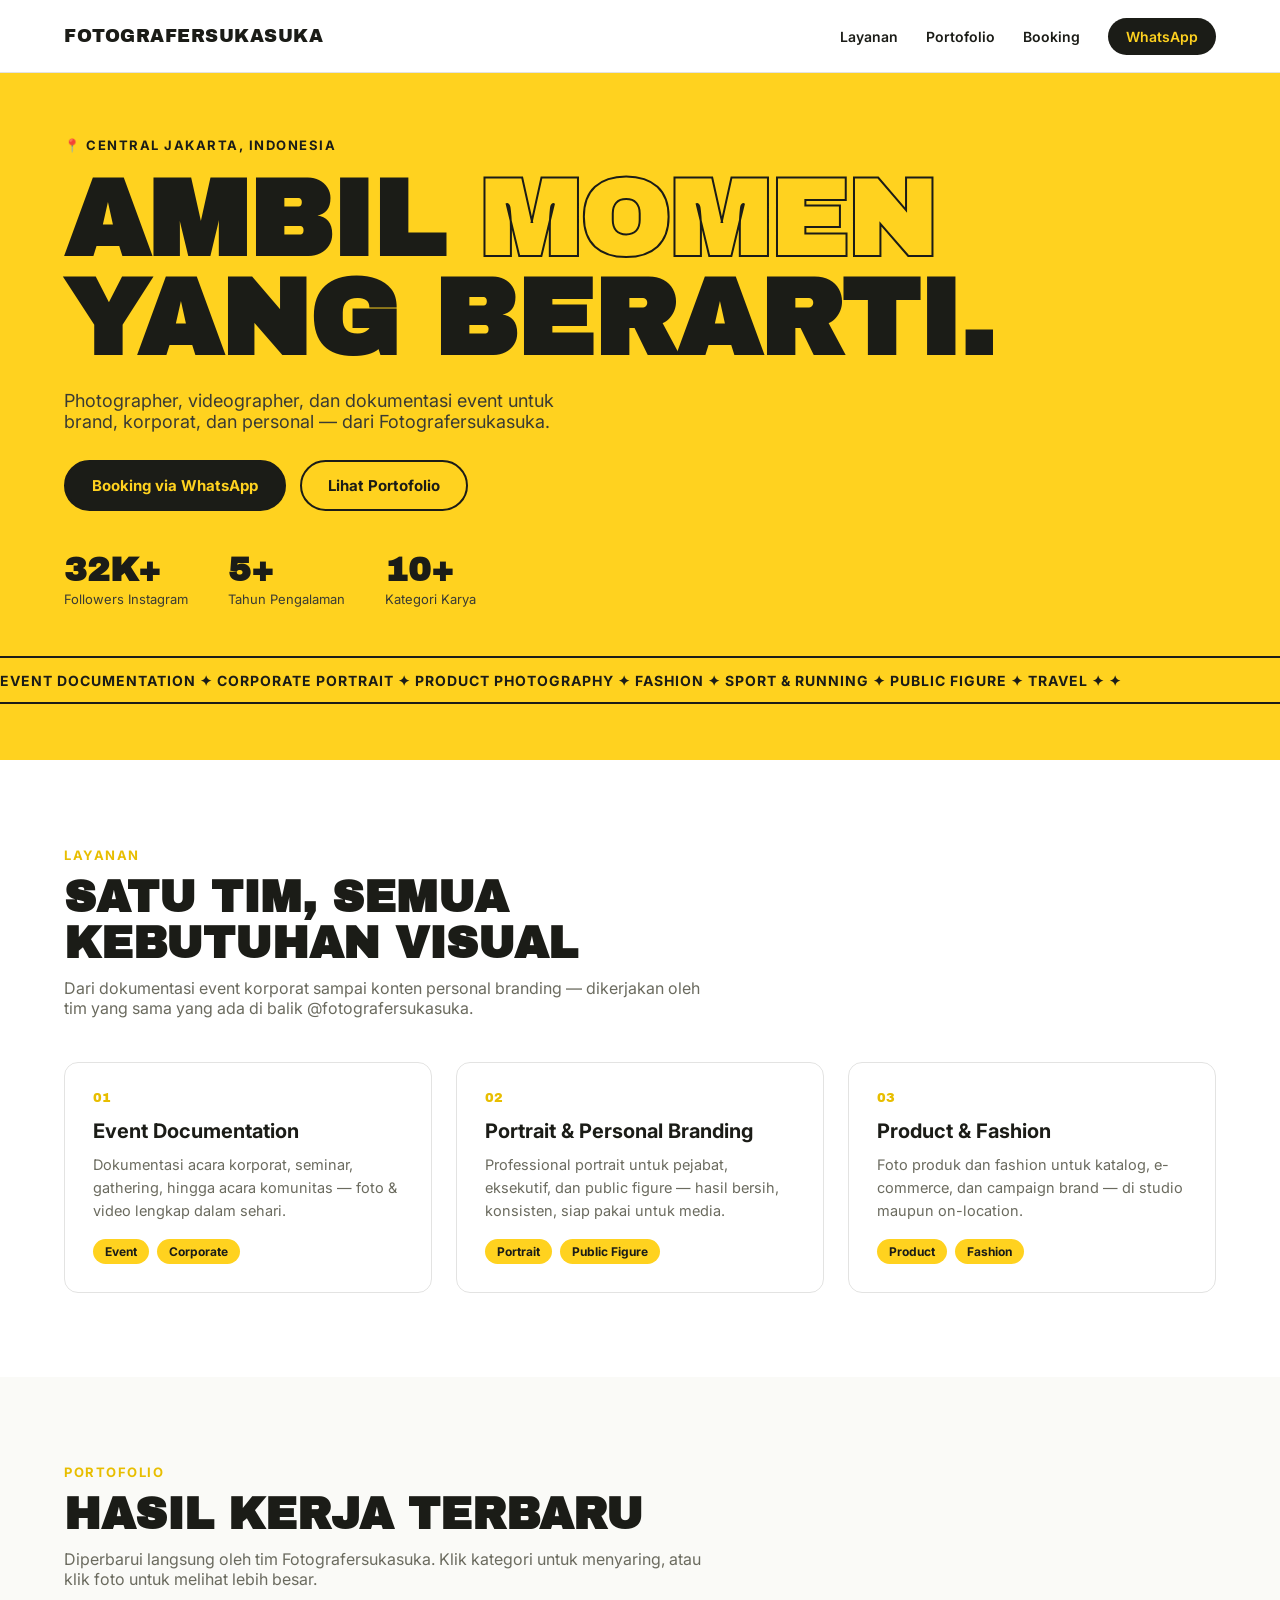
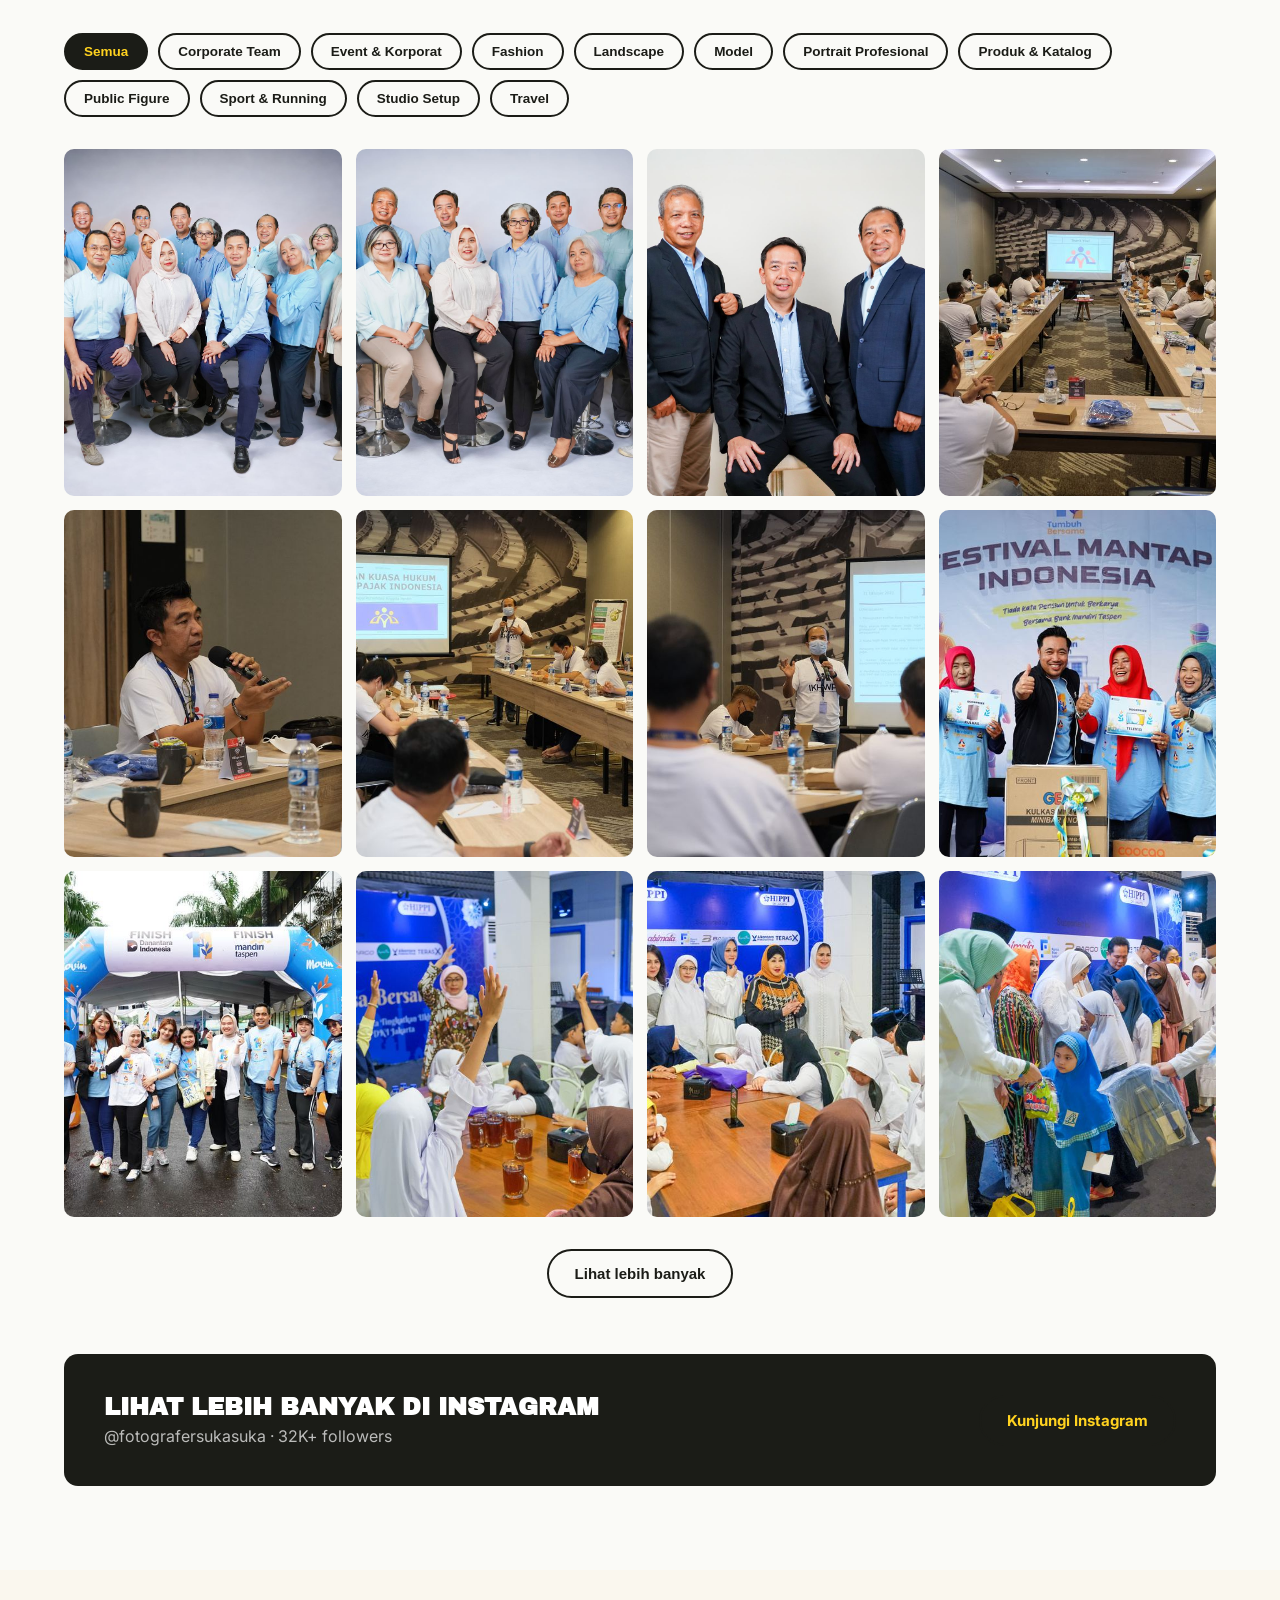
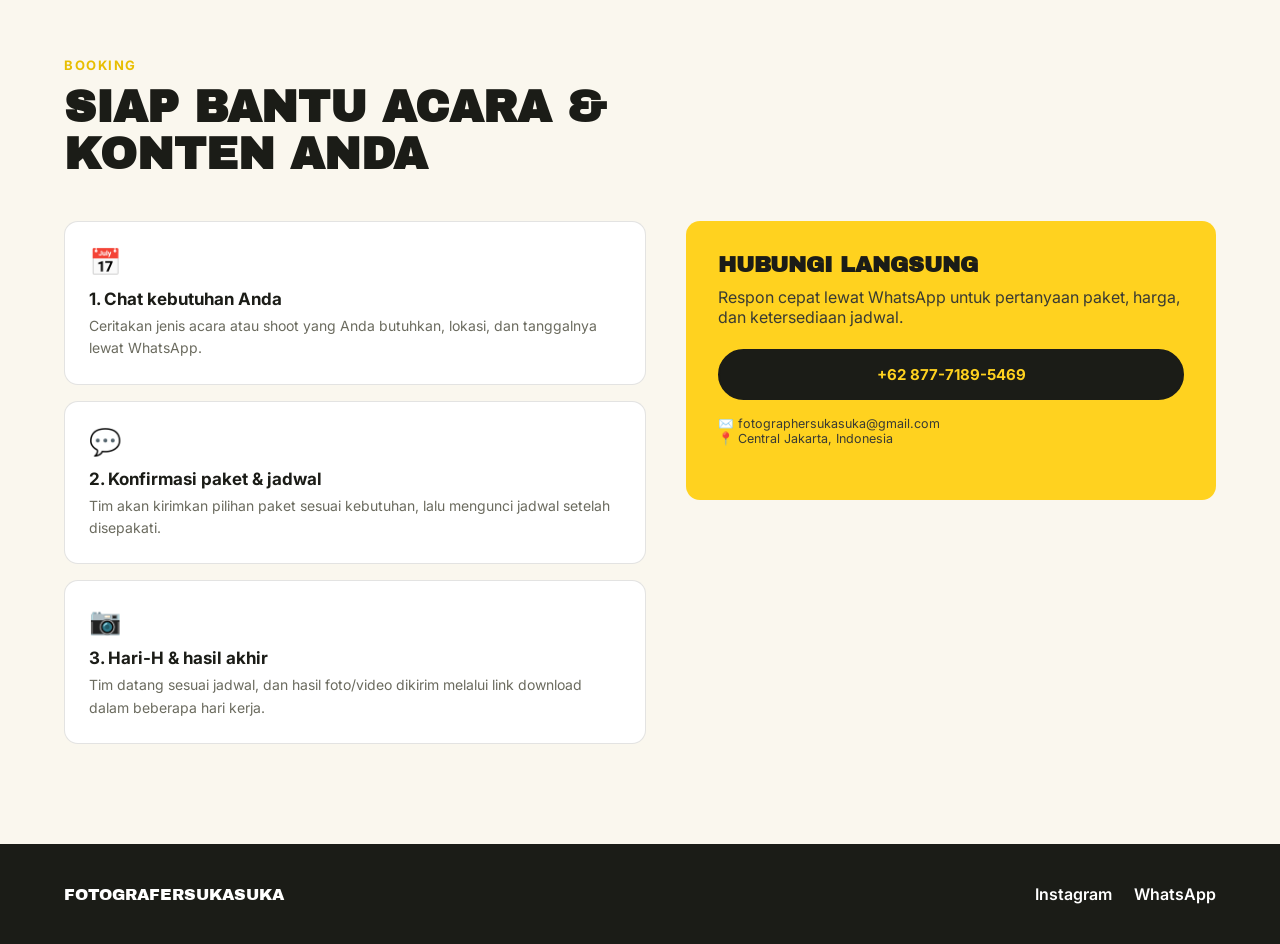
==== index.html @ f9ee2820 "Upload Website" ====
<!DOCTYPE html>
<html lang="id">
<head>
<meta charset="UTF-8">
<meta name="viewport" content="width=device-width, initial-scale=1.0">
<title>Fotografersukasuka — Photographer & Videographer Jakarta</title>
<meta name="description" content="Fotografersukasuka — Photographer, Videographer, Event Documentation & Digital Creator berbasis di Jakarta.">
<link rel="preconnect" href="https://fonts.googleapis.com">
<link href="https://fonts.googleapis.com/css2?family=Archivo+Black&family=Inter:wght@400;500;600;700&display=swap" rel="stylesheet">
<link rel="stylesheet" href="css/style.css">
</head>
<body>

<nav class="nav">
  <div class="wrap">
    <div class="nav-logo">FOTOGRAFERSUKASUKA</div>
    <ul class="nav-links" id="navLinks">
      <li><a href="#layanan">Layanan</a></li>
      <li><a href="#portofolio">Portofolio</a></li>
      <li><a href="#booking">Booking</a></li>
      <li><a class="cta" href="https://wa.me/6287771895469" target="_blank" rel="noopener">WhatsApp</a></li>
    </ul>
    <button class="nav-toggle" id="navToggle" aria-label="Menu">☰</button>
  </div>
</nav>

<header class="hero">
  <div class="wrap">
    <div class="eyebrow">📍 Central Jakarta, Indonesia</div>
    <h1>Ambil <em>momen</em><br>yang berarti.</h1>
    <p class="lead">Photographer, videographer, dan dokumentasi event untuk brand, korporat, dan personal — dari Fotografersukasuka.</p>
    <div class="hero-actions">
      <a class="btn btn-solid" href="https://wa.me/6287771895469" target="_blank" rel="noopener">Booking via WhatsApp</a>
      <a class="btn btn-outline" href="#portofolio">Lihat Portofolio</a>
    </div>
    <div class="hero-stats">
      <div class="stat"><b>32K+</b><span>Followers Instagram</span></div>
      <div class="stat"><b>5+</b><span>Tahun Pengalaman</span></div>
      <div class="stat"><b>10+</b><span>Kategori Karya</span></div>
    </div>
  </div>
  <div class="marquee">
    <span style="display:inline-block; animation: none;">EVENT DOCUMENTATION ✦ CORPORATE PORTRAIT ✦ PRODUCT PHOTOGRAPHY ✦ FASHION ✦ SPORT & RUNNING ✦ PUBLIC FIGURE ✦ TRAVEL ✦</span>
  </div>
</header>

<section id="layanan">
  <div class="wrap">
    <div class="section-head">
      <span class="tag">Layanan</span>
      <h2>Satu tim, semua kebutuhan visual</h2>
      <p>Dari dokumentasi event korporat sampai konten personal branding — dikerjakan oleh tim yang sama yang ada di balik @fotografersukasuka.</p>
    </div>
    <div class="services-grid">
      <div class="service-card">
        <div class="num">01</div>
        <h3>Event Documentation</h3>
        <p>Dokumentasi acara korporat, seminar, gathering, hingga acara komunitas — foto & video lengkap dalam sehari.</p>
        <div class="chips"><span class="chip">Event</span><span class="chip">Corporate</span></div>
      </div>
      <div class="service-card">
        <div class="num">02</div>
        <h3>Portrait & Personal Branding</h3>
        <p>Professional portrait untuk pejabat, eksekutif, dan public figure — hasil bersih, konsisten, siap pakai untuk media.</p>
        <div class="chips"><span class="chip">Portrait</span><span class="chip">Public Figure</span></div>
      </div>
      <div class="service-card">
        <div class="num">03</div>
        <h3>Product & Fashion</h3>
        <p>Foto produk dan fashion untuk katalog, e-commerce, dan campaign brand — di studio maupun on-location.</p>
        <div class="chips"><span class="chip">Product</span><span class="chip">Fashion</span></div>
      </div>
    </div>
  </div>
</section>

<section id="portofolio" style="background:#FAFAF7;">
  <div class="wrap">
    <div class="section-head">
      <span class="tag">Portofolio</span>
      <h2>Hasil kerja terbaru</h2>
      <p>Diperbarui langsung oleh tim Fotografersukasuka. Klik kategori untuk menyaring, atau klik foto untuk melihat lebih besar.</p>
    </div>
    <div class="filters" id="filters"></div>
    <div class="gallery" id="gallery"></div>
    <div class="load-more-wrap">
      <button class="btn btn-outline" id="loadMoreBtn" style="display:none;">Lihat lebih banyak</button>
    </div>
    <div class="ig-cta">
      <div>
        <h3>Lihat lebih banyak di Instagram</h3>
        <p>@fotografersukasuka · 32K+ followers</p>
      </div>
      <a class="btn btn-solid" href="https://instagram.com/fotografersukasuka" target="_blank" rel="noopener">Kunjungi Instagram</a>
    </div>
  </div>
</section>

<section id="booking" class="booking">
  <div class="wrap">
    <div class="section-head">
      <span class="tag">Booking</span>
      <h2>Siap bantu acara & konten Anda</h2>
    </div>
    <div class="booking-grid">
      <div>
        <div class="booking-card">
          <div class="icon">📅</div>
          <h3>1. Chat kebutuhan Anda</h3>
          <p>Ceritakan jenis acara atau shoot yang Anda butuhkan, lokasi, dan tanggalnya lewat WhatsApp.</p>
        </div>
        <div class="booking-card">
          <div class="icon">💬</div>
          <h3>2. Konfirmasi paket & jadwal</h3>
          <p>Tim akan kirimkan pilihan paket sesuai kebutuhan, lalu mengunci jadwal setelah disepakati.</p>
        </div>
        <div class="booking-card">
          <div class="icon">📷</div>
          <h3>3. Hari-H & hasil akhir</h3>
          <p>Tim datang sesuai jadwal, dan hasil foto/video dikirim melalui link download dalam beberapa hari kerja.</p>
        </div>
      </div>
      <div class="contact-panel">
        <h3>Hubungi Langsung</h3>
        <p>Respon cepat lewat WhatsApp untuk pertanyaan paket, harga, dan ketersediaan jadwal.</p>
        <a class="btn btn-solid" href="https://wa.me/6287771895469" target="_blank" rel="noopener">+62 877-7189-5469</a>
        <p class="note">✉️ fotographersukasuka@gmail.com<br>📍 Central Jakarta, Indonesia</p>
      </div>
    </div>
  </div>
</section>

<footer>
  <div class="wrap footer-row">
    <div class="footer-brand">FOTOGRAFERSUKASUKA</div>
    <div>
      <a href="https://instagram.com/fotografersukasuka" target="_blank" rel="noopener">Instagram</a>
      <a href="https://wa.me/6287771895469" target="_blank" rel="noopener">WhatsApp</a>
    </div>
  </div>
</footer>

<div class="lightbox" id="lightbox">
  <button class="lightbox-close" aria-label="Tutup">&times;</button>
  <img src="" alt="">
  <div class="lightbox-caption"></div>
</div>

<script src="js/app.js"></script>
</body>
</html>
---- css/style.css ----
/* Fotografer Suka Suka — brand tokens (from official portfolio deck) */
:root {
  --yellow: #FFD21F;
  --yellow-deep: #E8BE00;
  --ink: #1B1C17;
  --ink-soft: #3A3B33;
  --paper: #FFFFFF;
  --grey: #6B6B5F;
  --line: rgba(27,28,23,0.12);
  --radius: 14px;
  --maxw: 1200px;
  --font-display: 'Archivo Black', 'Arial Black', sans-serif;
  --font-body: 'Inter', -apple-system, sans-serif;
}

* { box-sizing: border-box; }
html { scroll-behavior: smooth; }
body {
  margin: 0;
  font-family: var(--font-body);
  color: var(--ink);
  background: var(--paper);
  -webkit-font-smoothing: antialiased;
}
img { max-width: 100%; display: block; }
a { color: inherit; }
.wrap { max-width: var(--maxw); margin: 0 auto; padding: 0 24px; }

/* ---------- Nav ---------- */
.nav {
  position: sticky; top: 0; z-index: 50;
  background: var(--paper);
  border-bottom: 1px solid var(--line);
}
.nav .wrap { display: flex; align-items: center; justify-content: space-between; height: 72px; }
.nav-logo { font-family: var(--font-display); font-size: 18px; letter-spacing: 0.5px; }
.nav-links { display: flex; gap: 28px; list-style: none; margin: 0; padding: 0; }
.nav-links a { text-decoration: none; font-weight: 600; font-size: 14px; }
.nav-links a.cta {
  background: var(--ink); color: var(--yellow); padding: 10px 18px; border-radius: 999px;
}
.nav-toggle { display: none; }
@media (max-width: 720px) {
  .nav-links { position: fixed; inset: 72px 0 0 0; background: var(--paper); flex-direction: column;
    padding: 24px; gap: 20px; transform: translateX(100%); transition: transform .3s ease; }
  .nav-links.open { transform: translateX(0); }
  .nav-toggle { display: block; background: none; border: none; font-size: 24px; cursor: pointer; }
}

/* ---------- Hero ---------- */
.hero {
  background: var(--yellow);
  padding: 64px 0 56px;
  overflow: hidden;
}
.hero .eyebrow {
  font-weight: 700; font-size: 13px; letter-spacing: 1.5px; text-transform: uppercase;
  display: flex; align-items: center; gap: 8px; margin-bottom: 18px;
}
.hero h1 {
  font-family: var(--font-display);
  font-size: clamp(48px, 9vw, 108px);
  line-height: 0.92; letter-spacing: -1px; margin: 0 0 20px;
  text-transform: uppercase;
}
.hero h1 em { font-style: normal; -webkit-text-stroke: 2px var(--ink); color: var(--yellow); }
.hero p.lead { font-size: 18px; max-width: 520px; margin: 0 0 28px; color: var(--ink-soft); }
.hero-actions { display: flex; gap: 14px; flex-wrap: wrap; margin-bottom: 40px; }
.btn {
  display: inline-flex; align-items: center; gap: 8px;
  padding: 14px 26px; border-radius: 999px; font-weight: 700; font-size: 15px;
  text-decoration: none; border: 2px solid var(--ink); cursor: pointer;
}
.btn-solid { background: var(--ink); color: var(--yellow); }
.btn-outline { background: transparent; color: var(--ink); }
.hero-stats { display: flex; gap: 40px; flex-wrap: wrap; }
.stat b { font-family: var(--font-display); font-size: 34px; display: block; }
.stat span { font-size: 13px; color: var(--ink-soft); }
.marquee {
  margin-top: 48px; border-top: 2px solid var(--ink); border-bottom: 2px solid var(--ink);
  padding: 12px 0; overflow: hidden; white-space: nowrap;
}
.marquee span { font-weight: 700; letter-spacing: 1px; font-size: 14px; }
.marquee span::after { content: " ✦ "; }

/* ---------- Section shell ---------- */
section { padding: 84px 0; }
.section-head { margin-bottom: 44px; max-width: 640px; }
.section-head .tag {
  font-weight: 700; font-size: 13px; letter-spacing: 1.5px; text-transform: uppercase; color: var(--yellow-deep);
}
.section-head h2 {
  font-family: var(--font-display); font-size: clamp(28px, 4vw, 44px);
  line-height: 1.05; margin: 10px 0 12px; text-transform: uppercase;
}
.section-head p { color: var(--grey); font-size: 16px; margin: 0; }

/* ---------- Services ---------- */
.services-grid { display: grid; grid-template-columns: repeat(3, 1fr); gap: 24px; }
.service-card {
  border: 1px solid var(--line); border-radius: var(--radius); padding: 28px;
  transition: border-color .2s ease, transform .2s ease;
}
.service-card:hover { border-color: var(--ink); transform: translateY(-4px); }
.service-card .num { font-family: var(--font-display); font-size: 13px; color: var(--yellow-deep); }
.service-card h3 { font-size: 20px; margin: 14px 0 10px; }
.service-card p { color: var(--grey); font-size: 14.5px; line-height: 1.6; margin: 0 0 16px; }
.chips { display: flex; flex-wrap: wrap; gap: 8px; }
.chip { background: var(--yellow); font-size: 12px; font-weight: 700; padding: 5px 12px; border-radius: 999px; }
@media (max-width: 860px) { .services-grid { grid-template-columns: 1fr; } }

/* ---------- Portfolio ---------- */
.filters { display: flex; flex-wrap: wrap; gap: 10px; margin-bottom: 32px; }
.filter-btn {
  border: 2px solid var(--ink); background: transparent; color: var(--ink);
  padding: 9px 18px; border-radius: 999px; font-weight: 700; font-size: 13.5px; cursor: pointer;
}
.filter-btn.active { background: var(--ink); color: var(--yellow); }
.gallery {
  display: grid; grid-template-columns: repeat(4, 1fr); gap: 14px;
}
.gallery figure {
  margin: 0; position: relative; border-radius: 10px; overflow: hidden; cursor: pointer;
  aspect-ratio: 4/5; background: #eee;
}
.gallery img { width: 100%; height: 100%; object-fit: cover; transition: transform .4s ease; }
.gallery figure:hover img { transform: scale(1.06); }
.gallery figcaption {
  position: absolute; left: 0; right: 0; bottom: 0; padding: 14px;
  background: linear-gradient(0deg, rgba(0,0,0,.72), transparent 70%);
  color: #fff; font-size: 12.5px; font-weight: 600;
  opacity: 0; transition: opacity .25s ease;
}
.gallery figure:hover figcaption { opacity: 1; }
@media (max-width: 980px) { .gallery { grid-template-columns: repeat(3, 1fr); } }
@media (max-width: 640px) { .gallery { grid-template-columns: repeat(2, 1fr); gap: 8px; } }
.gallery-empty { color: var(--grey); padding: 40px 0; }
.load-more-wrap { text-align: center; margin-top: 32px; }

.ig-cta {
  margin-top: 56px; border-radius: var(--radius); background: var(--ink); color: #fff;
  padding: 40px; display: flex; align-items: center; justify-content: space-between; gap: 24px; flex-wrap: wrap;
}
.ig-cta h3 { font-family: var(--font-display); font-size: 24px; margin: 0 0 6px; text-transform: uppercase; }
.ig-cta p { margin: 0; color: rgba(255,255,255,.7); }

/* ---------- Booking ---------- */
.booking { background: #FAF7EE; }
.booking-grid { display: grid; grid-template-columns: 1.1fr 1fr; gap: 40px; align-items: start; }
.booking-card {
  border: 1px solid var(--line); background: #fff; border-radius: var(--radius); padding: 24px; margin-bottom: 16px;
}
.booking-card .icon { font-size: 26px; }
.booking-card h3 { margin: 12px 0 6px; font-size: 17px; }
.booking-card p { margin: 0; color: var(--grey); font-size: 14px; line-height: 1.6; }
.contact-panel {
  background: var(--yellow); border-radius: var(--radius); padding: 32px; position: sticky; top: 96px;
}
.contact-panel h3 { font-family: var(--font-display); font-size: 22px; margin: 0 0 10px; text-transform: uppercase; }
.contact-panel p { color: var(--ink-soft); margin: 0 0 22px; }
.contact-panel .btn-solid { width: 100%; justify-content: center; }
.contact-panel .note { margin-top: 16px; font-size: 12.5px; color: var(--ink-soft); }
@media (max-width: 860px) { .booking-grid { grid-template-columns: 1fr; } .contact-panel { position: static; } }

/* ---------- Footer ---------- */
footer { background: var(--ink); color: rgba(255,255,255,.75); padding: 40px 0; }
.footer-row { display: flex; justify-content: space-between; align-items: center; flex-wrap: wrap; gap: 16px; }
.footer-row a { text-decoration: none; color: #fff; font-weight: 600; margin-left: 18px; }
.footer-brand { color: #fff; font-family: var(--font-display); font-size: 16px; }

/* ---------- Lightbox ---------- */
.lightbox {
  position: fixed; inset: 0; background: rgba(10,10,8,.94); display: none;
  align-items: center; justify-content: center; z-index: 100; padding: 24px;
}
.lightbox.open { display: flex; }
.lightbox img { max-height: 88vh; max-width: 92vw; border-radius: 8px; }
.lightbox-close {
  position: absolute; top: 24px; right: 28px; color: #fff; font-size: 32px; background: none; border: none; cursor: pointer;
}
.lightbox-caption { position: absolute; bottom: 28px; left: 0; right: 0; text-align: center; color: #fff; font-size: 14px; }
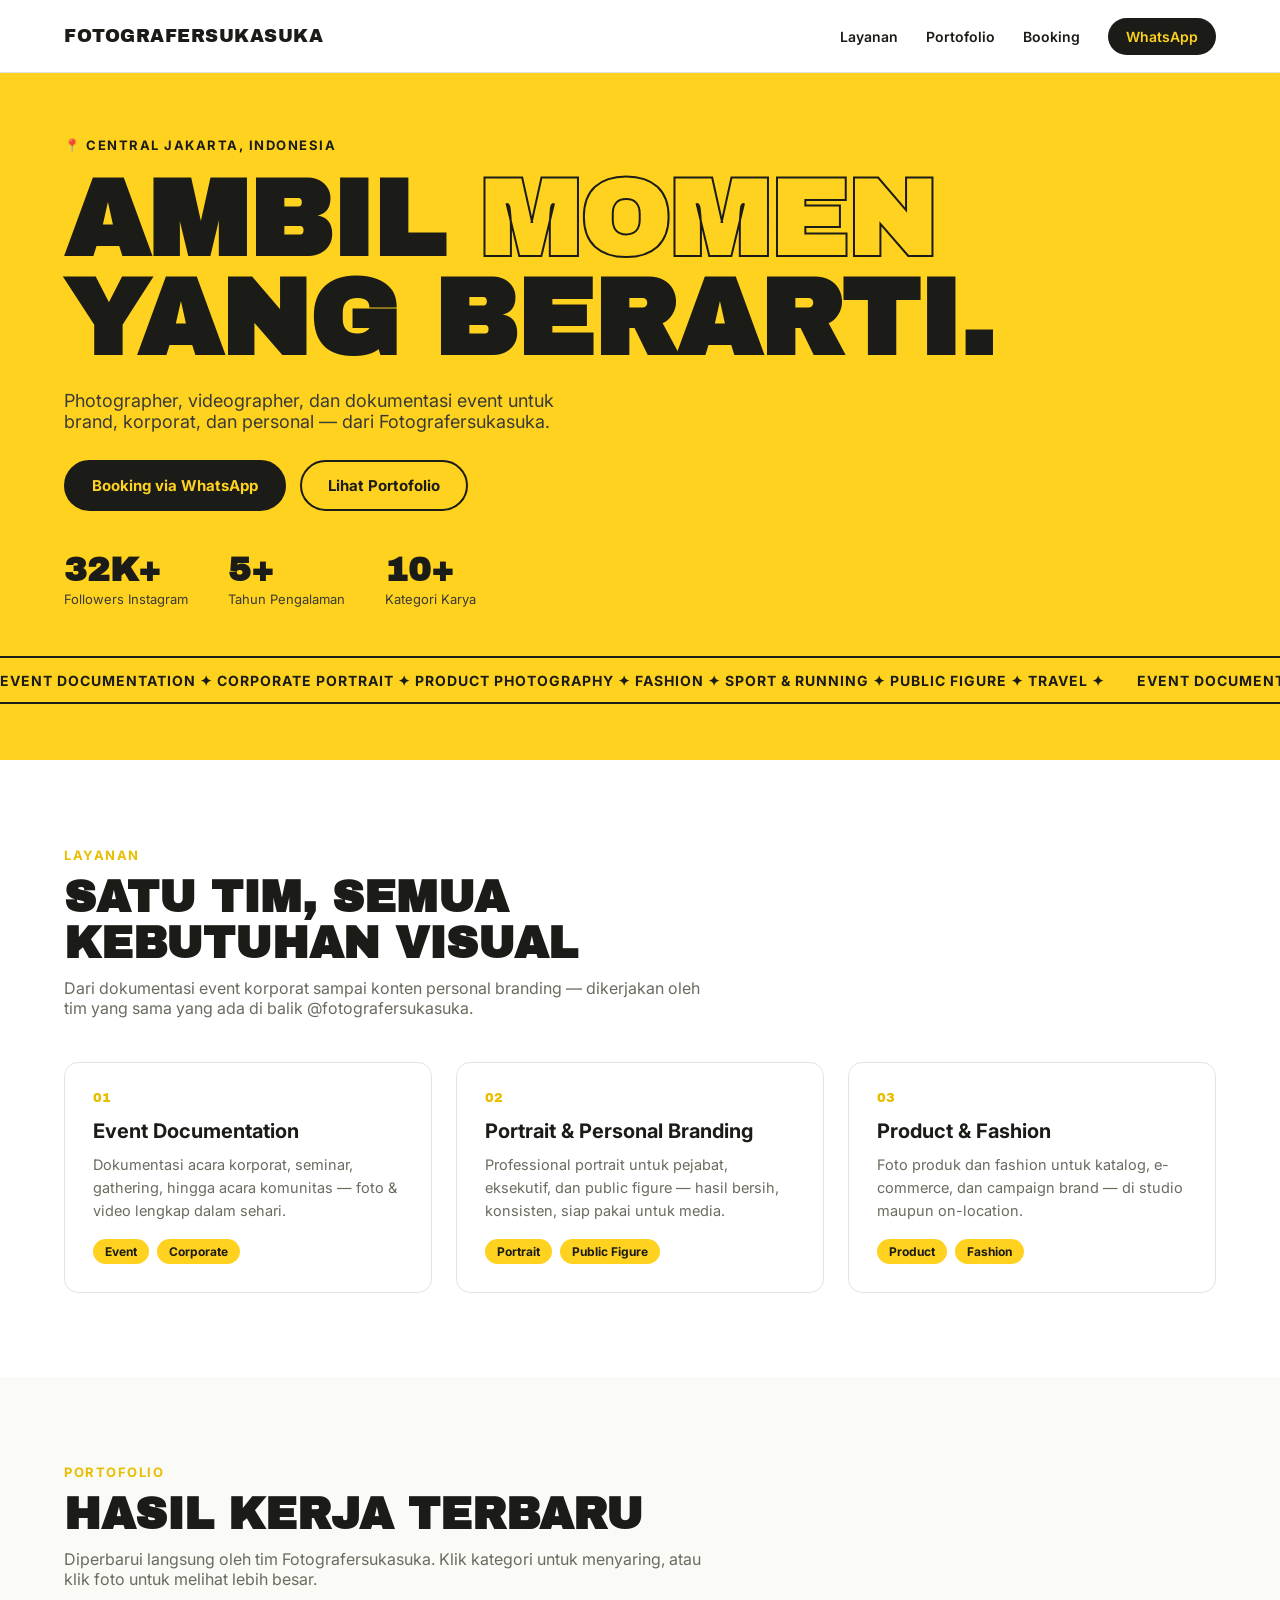
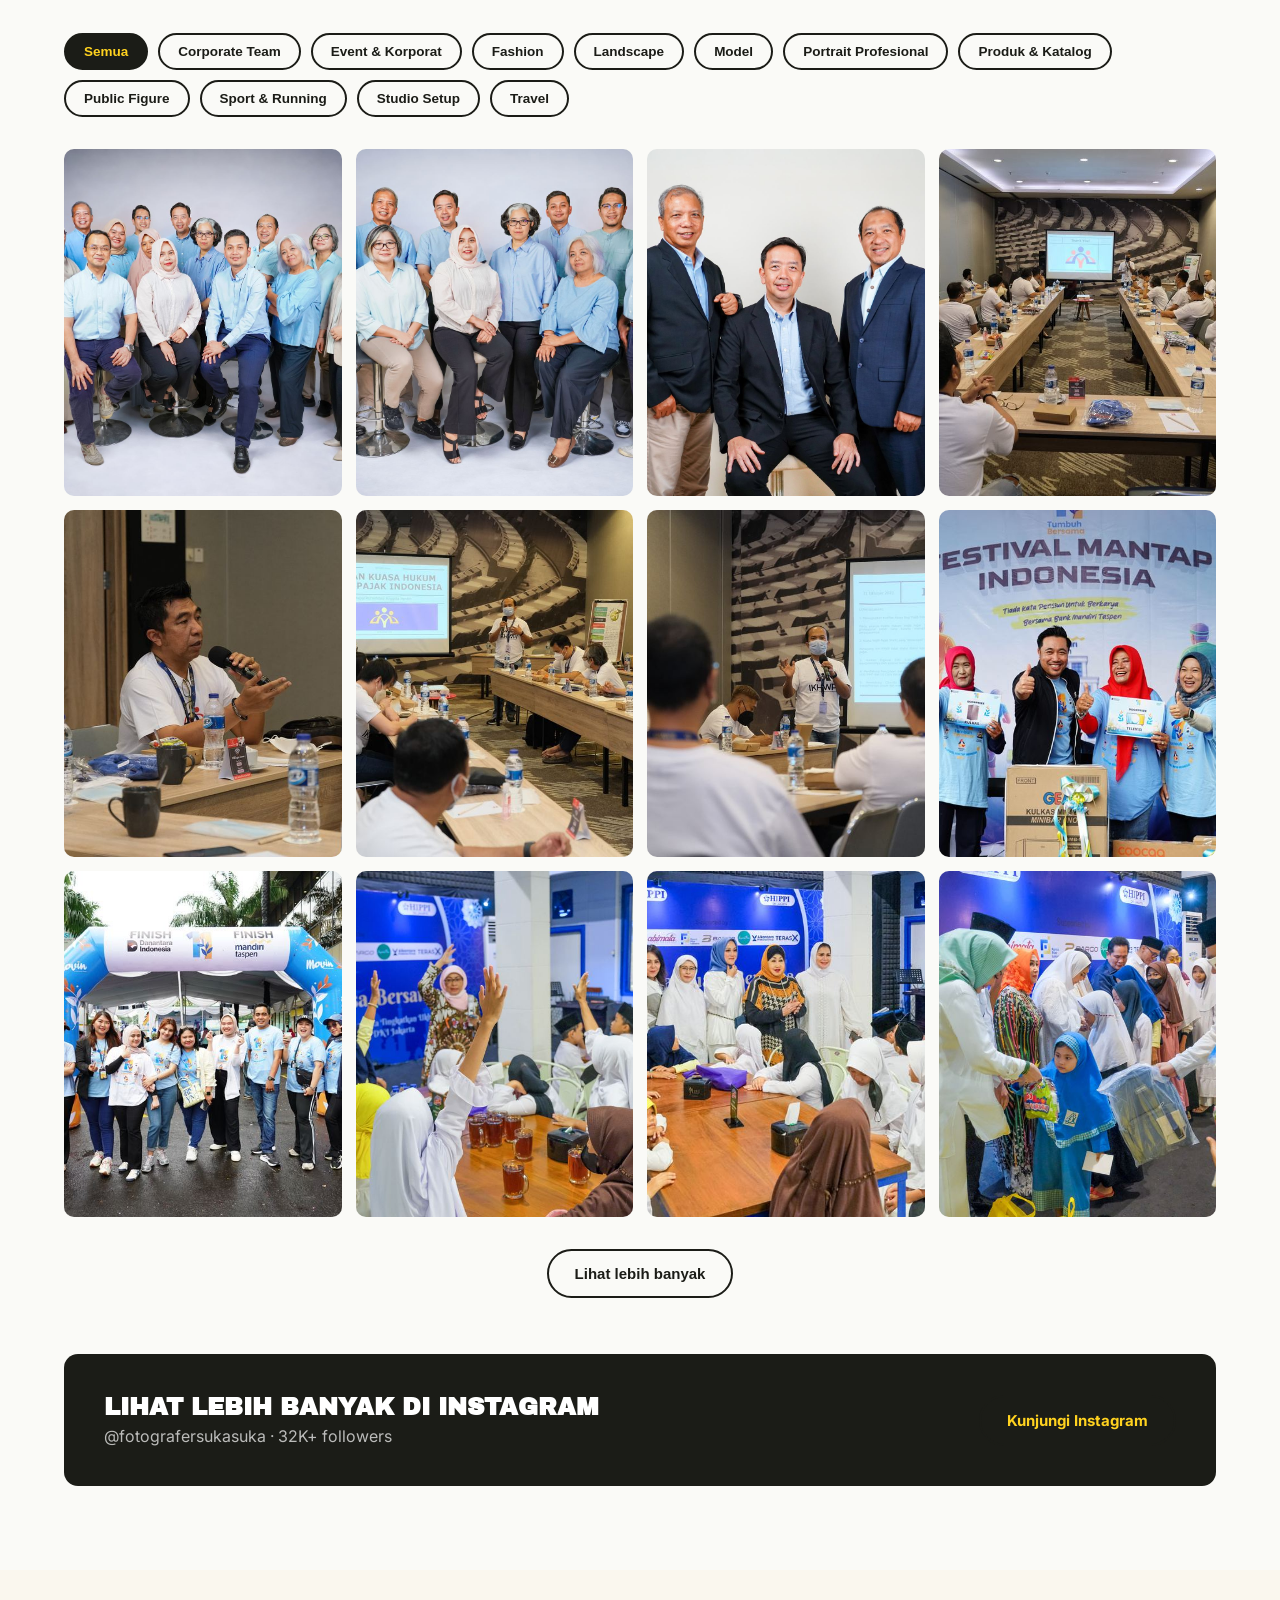
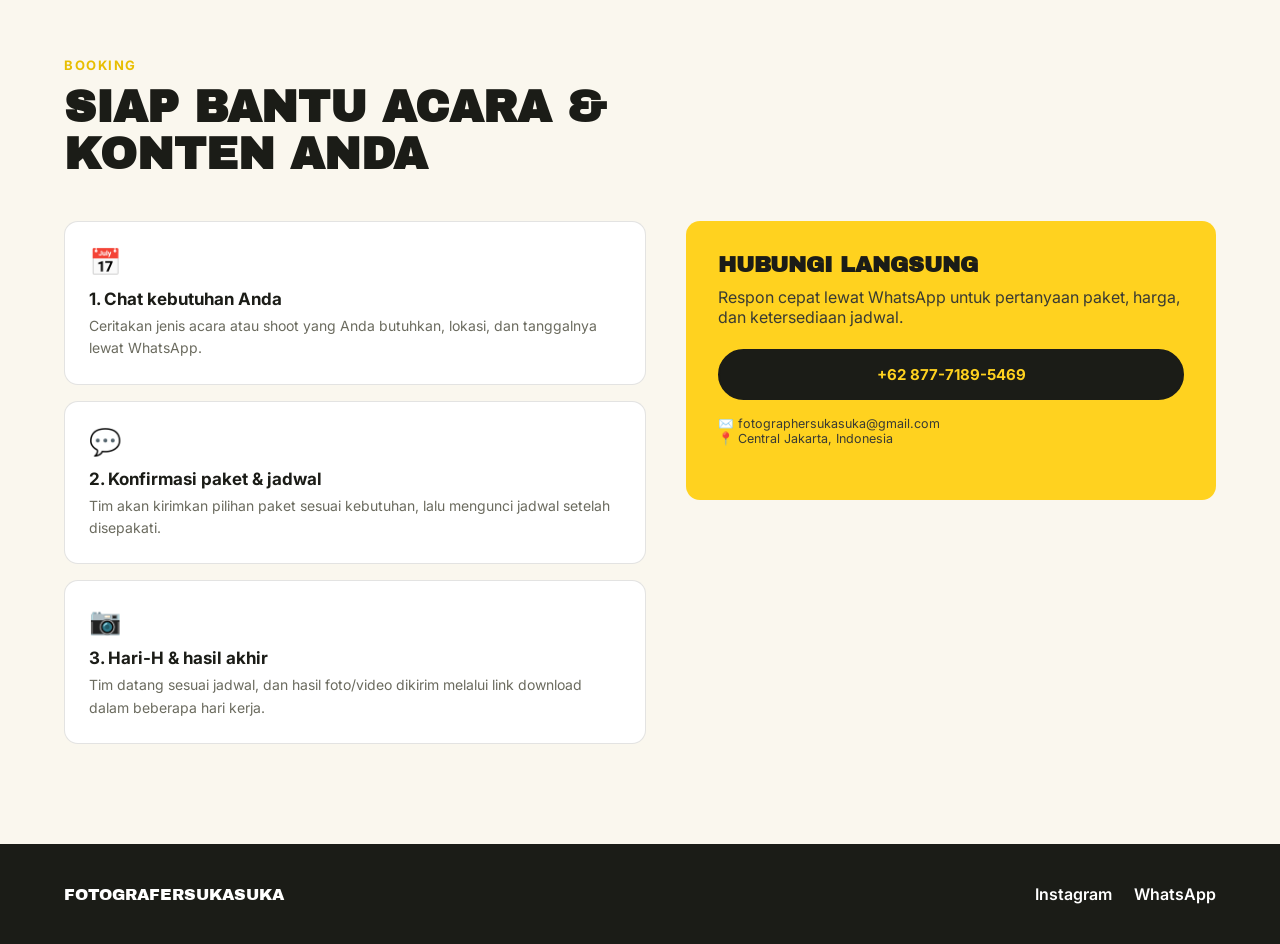
==== commit af540f03: "Add files via upload" ====
--- a/index.html
+++ b/index.html
@@ -8,6 +8,7 @@
 <link rel="preconnect" href="https://fonts.googleapis.com">
 <link href="https://fonts.googleapis.com/css2?family=Archivo+Black&family=Inter:wght@400;500;600;700&display=swap" rel="stylesheet">
 <link rel="stylesheet" href="css/style.css">
+<script src="https://identity.netlify.com/v1/netlify-identity-widget.js"></script>
 </head>
 <body>
 
@@ -18,7 +19,7 @@
       <li><a href="#layanan">Layanan</a></li>
       <li><a href="#portofolio">Portofolio</a></li>
       <li><a href="#booking">Booking</a></li>
-      <li><a class="cta" href="https://wa.me/6287771895469" target="_blank" rel="noopener">WhatsApp</a></li>
+      <li><a class="cta" id="navWaLink" href="https://wa.me/6287771895469" target="_blank" rel="noopener">WhatsApp</a></li>
     </ul>
     <button class="nav-toggle" id="navToggle" aria-label="Menu">☰</button>
   </div>
@@ -26,21 +27,24 @@
 
 <header class="hero">
   <div class="wrap">
-    <div class="eyebrow">📍 Central Jakarta, Indonesia</div>
-    <h1>Ambil <em>momen</em><br>yang berarti.</h1>
-    <p class="lead">Photographer, videographer, dan dokumentasi event untuk brand, korporat, dan personal — dari Fotografersukasuka.</p>
+    <div class="eyebrow" id="heroLocation">📍 Central Jakarta, Indonesia</div>
+    <h1 id="heroTitle">Ambil <em>momen</em><br>yang berarti.</h1>
+    <p class="lead" id="heroLead">Photographer, videographer, dan dokumentasi event untuk brand, korporat, dan personal — dari Fotografersukasuka.</p>
     <div class="hero-actions">
-      <a class="btn btn-solid" href="https://wa.me/6287771895469" target="_blank" rel="noopener">Booking via WhatsApp</a>
+      <a class="btn btn-solid" id="heroWaLink" href="https://wa.me/6287771895469" target="_blank" rel="noopener">Booking via WhatsApp</a>
       <a class="btn btn-outline" href="#portofolio">Lihat Portofolio</a>
     </div>
-    <div class="hero-stats">
+    <div class="hero-stats" id="heroStats">
       <div class="stat"><b>32K+</b><span>Followers Instagram</span></div>
       <div class="stat"><b>5+</b><span>Tahun Pengalaman</span></div>
       <div class="stat"><b>10+</b><span>Kategori Karya</span></div>
     </div>
   </div>
   <div class="marquee">
-    <span style="display:inline-block; animation: none;">EVENT DOCUMENTATION ✦ CORPORATE PORTRAIT ✦ PRODUCT PHOTOGRAPHY ✦ FASHION ✦ SPORT & RUNNING ✦ PUBLIC FIGURE ✦ TRAVEL ✦</span>
+    <div class="marquee-track" id="marqueeTrack">
+      <span>EVENT DOCUMENTATION ✦ CORPORATE PORTRAIT ✦ PRODUCT PHOTOGRAPHY ✦ FASHION ✦ SPORT & RUNNING ✦ PUBLIC FIGURE ✦ TRAVEL ✦</span>
+      <span>EVENT DOCUMENTATION ✦ CORPORATE PORTRAIT ✦ PRODUCT PHOTOGRAPHY ✦ FASHION ✦ SPORT & RUNNING ✦ PUBLIC FIGURE ✦ TRAVEL ✦</span>
+    </div>
   </div>
 </header>
 
@@ -51,7 +55,7 @@
       <h2>Satu tim, semua kebutuhan visual</h2>
       <p>Dari dokumentasi event korporat sampai konten personal branding — dikerjakan oleh tim yang sama yang ada di balik @fotografersukasuka.</p>
     </div>
-    <div class="services-grid">
+    <div class="services-grid" id="servicesGrid">
       <div class="service-card">
         <div class="num">01</div>
         <h3>Event Documentation</h3>
@@ -89,9 +93,9 @@
     <div class="ig-cta">
       <div>
         <h3>Lihat lebih banyak di Instagram</h3>
-        <p>@fotografersukasuka · 32K+ followers</p>
+        <p id="igCtaHandle">@fotografersukasuka · 32K+ followers</p>
       </div>
-      <a class="btn btn-solid" href="https://instagram.com/fotografersukasuka" target="_blank" rel="noopener">Kunjungi Instagram</a>
+      <a class="btn btn-solid" id="igCtaLink" href="https://instagram.com/fotografersukasuka" target="_blank" rel="noopener">Kunjungi Instagram</a>
     </div>
   </div>
 </section>
@@ -123,8 +127,8 @@
       <div class="contact-panel">
         <h3>Hubungi Langsung</h3>
         <p>Respon cepat lewat WhatsApp untuk pertanyaan paket, harga, dan ketersediaan jadwal.</p>
-        <a class="btn btn-solid" href="https://wa.me/6287771895469" target="_blank" rel="noopener">+62 877-7189-5469</a>
-        <p class="note">✉️ fotographersukasuka@gmail.com<br>📍 Central Jakarta, Indonesia</p>
+        <a class="btn btn-solid" id="contactWaLink" href="https://wa.me/6287771895469" target="_blank" rel="noopener">+62 877-7189-5469</a>
+        <p class="note" id="contactNote">✉️ fotographersukasuka@gmail.com<br>📍 Central Jakarta, Indonesia</p>
       </div>
     </div>
   </div>
@@ -134,8 +138,8 @@
   <div class="wrap footer-row">
     <div class="footer-brand">FOTOGRAFERSUKASUKA</div>
     <div>
-      <a href="https://instagram.com/fotografersukasuka" target="_blank" rel="noopener">Instagram</a>
-      <a href="https://wa.me/6287771895469" target="_blank" rel="noopener">WhatsApp</a>
+      <a id="footerIgLink" href="https://instagram.com/fotografersukasuka" target="_blank" rel="noopener">Instagram</a>
+      <a id="footerWaLink" href="https://wa.me/6287771895469" target="_blank" rel="noopener">WhatsApp</a>
     </div>
   </div>
 </footer>
@@ -147,5 +151,19 @@
 </div>
 
 <script src="js/app.js"></script>
+<script src="js/site-content.js"></script>
+<script>
+  // Jika halaman ini dibuka lewat link undangan / reset password dari email,
+  // langsung munculkan pop-up untuk membuat password, lalu masuk ke /admin.
+  if (window.netlifyIdentity) {
+    window.netlifyIdentity.on("init", (user) => {
+      if (!user) {
+        window.netlifyIdentity.on("login", () => {
+          document.location.href = "/admin/";
+        });
+      }
+    });
+  }
+</script>
 </body>
 </html>
--- a/css/style.css
+++ b/css/style.css
@@ -80,8 +80,17 @@
   margin-top: 48px; border-top: 2px solid var(--ink); border-bottom: 2px solid var(--ink);
   padding: 12px 0; overflow: hidden; white-space: nowrap;
 }
-.marquee span { font-weight: 700; letter-spacing: 1px; font-size: 14px; }
-.marquee span::after { content: " ✦ "; }
+.marquee-track {
+  display: inline-flex;
+  animation: marquee-scroll 24s linear infinite;
+}
+.marquee-track span {
+  font-weight: 700; letter-spacing: 1px; font-size: 14px; padding-right: 32px; white-space: nowrap;
+}
+@keyframes marquee-scroll {
+  from { transform: translateX(0); }
+  to { transform: translateX(-50%); }
+}
 
 /* ---------- Section shell ---------- */
 section { padding: 84px 0; }
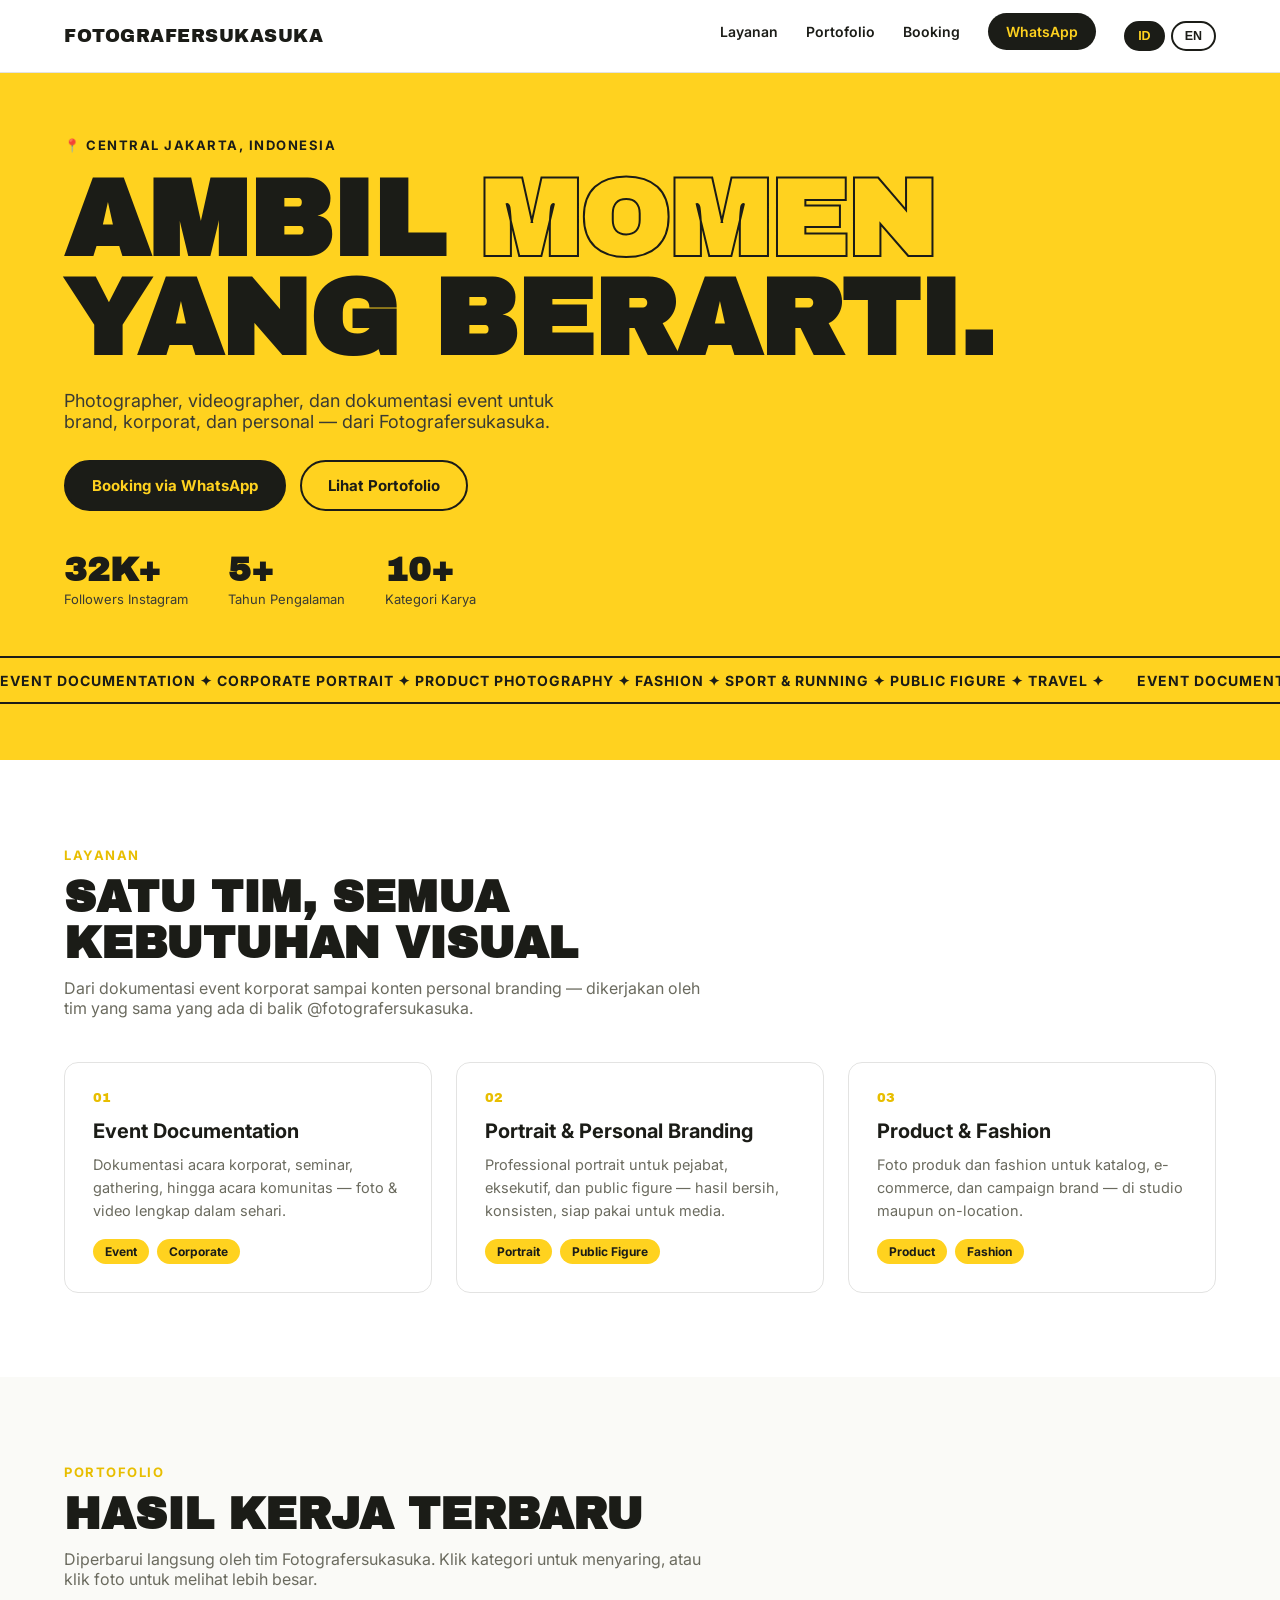
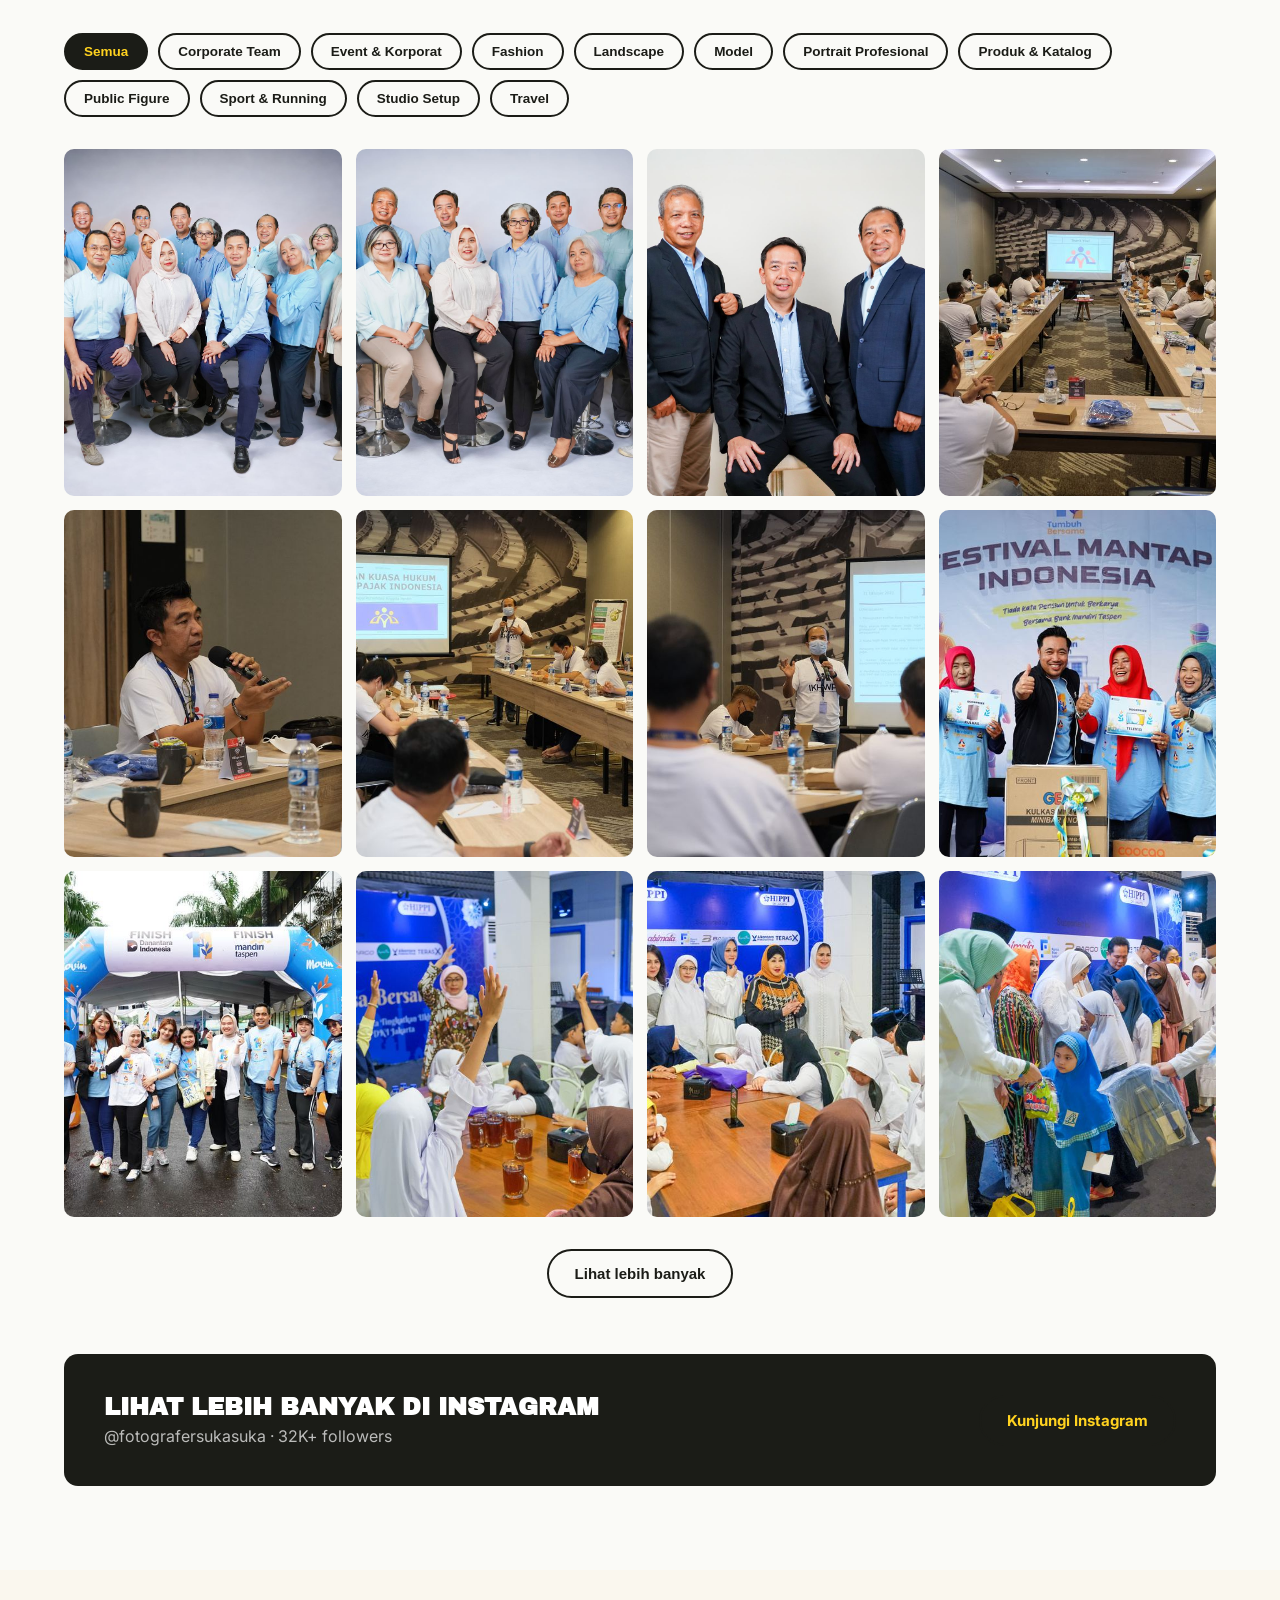
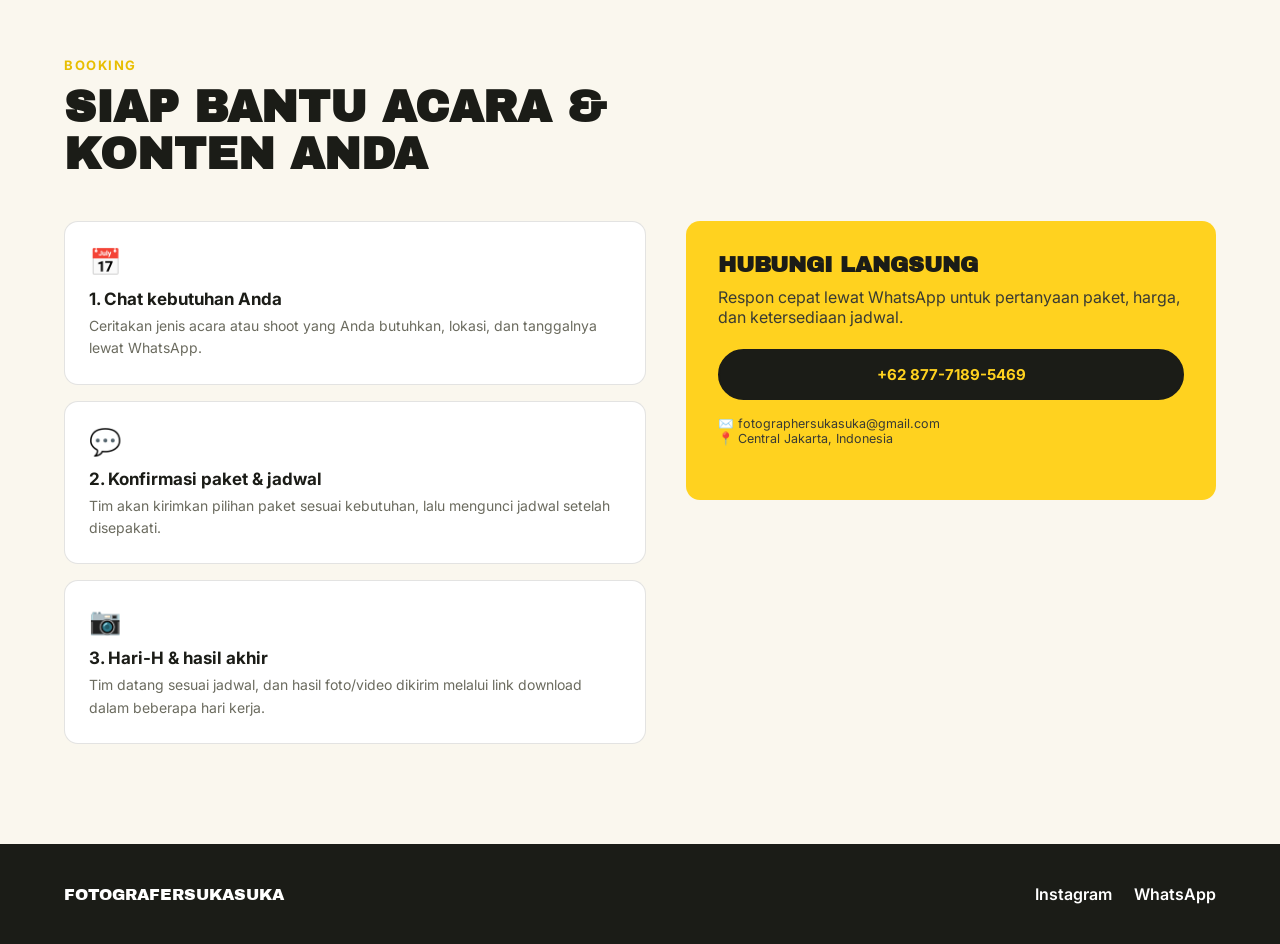
==== commit 36f0f17b: "Add files via upload" ====
--- a/index.html
+++ b/index.html
@@ -16,10 +16,14 @@
   <div class="wrap">
     <div class="nav-logo">FOTOGRAFERSUKASUKA</div>
     <ul class="nav-links" id="navLinks">
-      <li><a href="#layanan">Layanan</a></li>
-      <li><a href="#portofolio">Portofolio</a></li>
-      <li><a href="#booking">Booking</a></li>
-      <li><a class="cta" id="navWaLink" href="https://wa.me/6287771895469" target="_blank" rel="noopener">WhatsApp</a></li>
+      <li><a href="#layanan" data-i18n="nav_layanan">Layanan</a></li>
+      <li><a href="#portofolio" data-i18n="nav_portofolio">Portofolio</a></li>
+      <li><a href="#booking" data-i18n="nav_booking">Booking</a></li>
+      <li><a class="cta" id="navWaLink" href="https://wa.me/6287771895469" target="_blank" rel="noopener" data-i18n="nav_whatsapp">WhatsApp</a></li>
+      <li class="lang-switch">
+        <button class="lang-btn active" data-lang="id" aria-label="Bahasa Indonesia">ID</button>
+        <button class="lang-btn" data-lang="en" aria-label="English">EN</button>
+      </li>
     </ul>
     <button class="nav-toggle" id="navToggle" aria-label="Menu">☰</button>
   </div>
@@ -31,8 +35,8 @@
     <h1 id="heroTitle">Ambil <em>momen</em><br>yang berarti.</h1>
     <p class="lead" id="heroLead">Photographer, videographer, dan dokumentasi event untuk brand, korporat, dan personal — dari Fotografersukasuka.</p>
     <div class="hero-actions">
-      <a class="btn btn-solid" id="heroWaLink" href="https://wa.me/6287771895469" target="_blank" rel="noopener">Booking via WhatsApp</a>
-      <a class="btn btn-outline" href="#portofolio">Lihat Portofolio</a>
+      <a class="btn btn-solid" id="heroWaLink" href="https://wa.me/6287771895469" target="_blank" rel="noopener" data-i18n="hero_btn_booking">Booking via WhatsApp</a>
+      <a class="btn btn-outline" href="#portofolio" data-i18n="hero_btn_portfolio">Lihat Portofolio</a>
     </div>
     <div class="hero-stats" id="heroStats">
       <div class="stat"><b>32K+</b><span>Followers Instagram</span></div>
@@ -51,9 +55,9 @@
 <section id="layanan">
   <div class="wrap">
     <div class="section-head">
-      <span class="tag">Layanan</span>
-      <h2>Satu tim, semua kebutuhan visual</h2>
-      <p>Dari dokumentasi event korporat sampai konten personal branding — dikerjakan oleh tim yang sama yang ada di balik @fotografersukasuka.</p>
+      <span class="tag" data-i18n="layanan_tag">Layanan</span>
+      <h2 data-i18n="layanan_heading">Satu tim, semua kebutuhan visual</h2>
+      <p data-i18n="layanan_desc">Dari dokumentasi event korporat sampai konten personal branding — dikerjakan oleh tim yang sama yang ada di balik @fotografersukasuka.</p>
     </div>
     <div class="services-grid" id="servicesGrid">
       <div class="service-card">
@@ -81,21 +85,21 @@
 <section id="portofolio" style="background:#FAFAF7;">
   <div class="wrap">
     <div class="section-head">
-      <span class="tag">Portofolio</span>
-      <h2>Hasil kerja terbaru</h2>
-      <p>Diperbarui langsung oleh tim Fotografersukasuka. Klik kategori untuk menyaring, atau klik foto untuk melihat lebih besar.</p>
+      <span class="tag" data-i18n="portfolio_tag">Portofolio</span>
+      <h2 data-i18n="portfolio_heading">Hasil kerja terbaru</h2>
+      <p data-i18n="portfolio_desc">Diperbarui langsung oleh tim Fotografersukasuka. Klik kategori untuk menyaring, atau klik foto untuk melihat lebih besar.</p>
     </div>
     <div class="filters" id="filters"></div>
     <div class="gallery" id="gallery"></div>
     <div class="load-more-wrap">
-      <button class="btn btn-outline" id="loadMoreBtn" style="display:none;">Lihat lebih banyak</button>
+      <button class="btn btn-outline" id="loadMoreBtn" style="display:none;" data-i18n="load_more">Lihat lebih banyak</button>
     </div>
     <div class="ig-cta">
       <div>
-        <h3>Lihat lebih banyak di Instagram</h3>
+        <h3 data-i18n="ig_cta_heading">Lihat lebih banyak di Instagram</h3>
         <p id="igCtaHandle">@fotografersukasuka · 32K+ followers</p>
       </div>
-      <a class="btn btn-solid" id="igCtaLink" href="https://instagram.com/fotografersukasuka" target="_blank" rel="noopener">Kunjungi Instagram</a>
+      <a class="btn btn-solid" id="igCtaLink" href="https://instagram.com/fotografersukasuka" target="_blank" rel="noopener" data-i18n="ig_cta_btn">Kunjungi Instagram</a>
     </div>
   </div>
 </section>
@@ -103,30 +107,30 @@
 <section id="booking" class="booking">
   <div class="wrap">
     <div class="section-head">
-      <span class="tag">Booking</span>
-      <h2>Siap bantu acara & konten Anda</h2>
+      <span class="tag" data-i18n="booking_tag">Booking</span>
+      <h2 data-i18n="booking_heading">Siap bantu acara & konten Anda</h2>
     </div>
     <div class="booking-grid">
       <div>
         <div class="booking-card">
           <div class="icon">📅</div>
-          <h3>1. Chat kebutuhan Anda</h3>
-          <p>Ceritakan jenis acara atau shoot yang Anda butuhkan, lokasi, dan tanggalnya lewat WhatsApp.</p>
+          <h3 data-i18n="booking_step1_title">1. Chat kebutuhan Anda</h3>
+          <p data-i18n="booking_step1_desc">Ceritakan jenis acara atau shoot yang Anda butuhkan, lokasi, dan tanggalnya lewat WhatsApp.</p>
         </div>
         <div class="booking-card">
           <div class="icon">💬</div>
-          <h3>2. Konfirmasi paket & jadwal</h3>
-          <p>Tim akan kirimkan pilihan paket sesuai kebutuhan, lalu mengunci jadwal setelah disepakati.</p>
+          <h3 data-i18n="booking_step2_title">2. Konfirmasi paket & jadwal</h3>
+          <p data-i18n="booking_step2_desc">Tim akan kirimkan pilihan paket sesuai kebutuhan, lalu mengunci jadwal setelah disepakati.</p>
         </div>
         <div class="booking-card">
           <div class="icon">📷</div>
-          <h3>3. Hari-H & hasil akhir</h3>
-          <p>Tim datang sesuai jadwal, dan hasil foto/video dikirim melalui link download dalam beberapa hari kerja.</p>
+          <h3 data-i18n="booking_step3_title">3. Hari-H & hasil akhir</h3>
+          <p data-i18n="booking_step3_desc">Tim datang sesuai jadwal, dan hasil foto/video dikirim melalui link download dalam beberapa hari kerja.</p>
         </div>
       </div>
       <div class="contact-panel">
-        <h3>Hubungi Langsung</h3>
-        <p>Respon cepat lewat WhatsApp untuk pertanyaan paket, harga, dan ketersediaan jadwal.</p>
+        <h3 data-i18n="contact_heading">Hubungi Langsung</h3>
+        <p data-i18n="contact_desc">Respon cepat lewat WhatsApp untuk pertanyaan paket, harga, dan ketersediaan jadwal.</p>
         <a class="btn btn-solid" id="contactWaLink" href="https://wa.me/6287771895469" target="_blank" rel="noopener">+62 877-7189-5469</a>
         <p class="note" id="contactNote">✉️ fotographersukasuka@gmail.com<br>📍 Central Jakarta, Indonesia</p>
       </div>
@@ -150,6 +154,7 @@
   <div class="lightbox-caption"></div>
 </div>
 
+<script src="js/i18n.js"></script>
 <script src="js/app.js"></script>
 <script src="js/site-content.js"></script>
 <script>
--- a/css/style.css
+++ b/css/style.css
@@ -39,6 +39,12 @@
 .nav-links a.cta {
   background: var(--ink); color: var(--yellow); padding: 10px 18px; border-radius: 999px;
 }
+.lang-switch { display: flex; gap: 6px; align-items: center; }
+.lang-btn {
+  border: 2px solid var(--ink); background: transparent; color: var(--ink);
+  font-weight: 700; font-size: 12.5px; padding: 6px 12px; border-radius: 999px; cursor: pointer;
+}
+.lang-btn.active { background: var(--ink); color: var(--yellow); }
 .nav-toggle { display: none; }
 @media (max-width: 720px) {
   .nav-links { position: fixed; inset: 72px 0 0 0; background: var(--paper); flex-direction: column;
